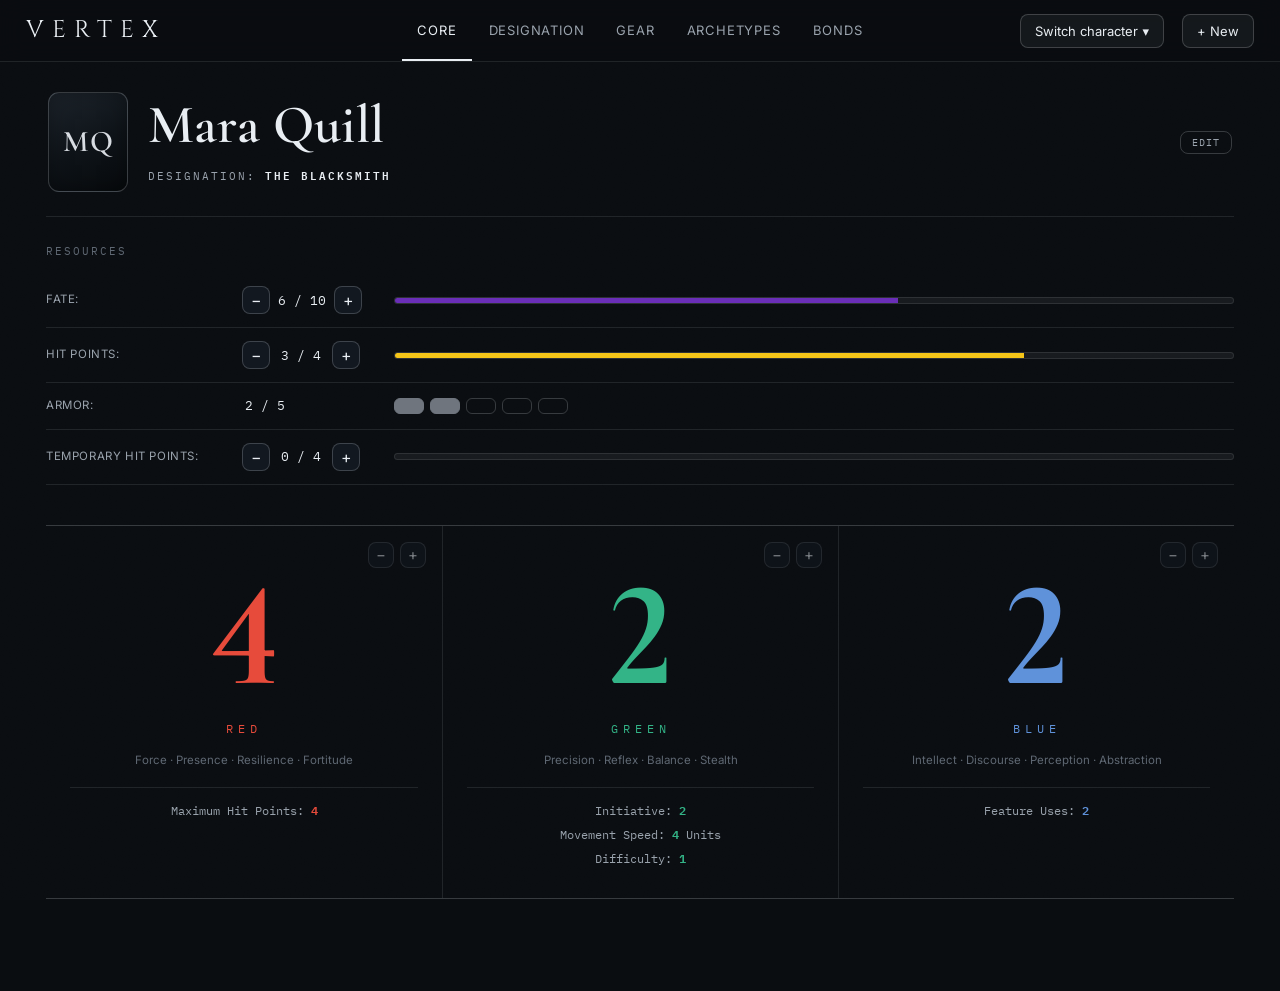
==== index.html @ 1c6b230b "Add Vertex favicon + social-share assets and wire into <head> On-brand Cold Archive assets generated" ====
<!DOCTYPE html>
<html lang="en">
<head>
<meta charset="UTF-8" />
<meta name="viewport" content="width=device-width, initial-scale=1.0" />
<title>Vertex</title>
<meta name="description" content="Vertex — a tabletop RPG about who you are, who you are becoming, and what it costs to complete that transformation." />
<meta name="theme-color" content="#0a0d11" />

<!-- Favicons / app icons (relative paths: correct under the /vertex/ Pages subpath) -->
<link rel="icon" type="image/png" sizes="32x32" href="assets/favicon-32x32.png" />
<link rel="icon" type="image/png" sizes="16x16" href="assets/favicon-16x16.png" />
<link rel="icon" type="image/png" sizes="96x96" href="assets/favicon-96x96.png" />
<link rel="icon" href="assets/favicon.ico" sizes="any" />
<link rel="apple-touch-icon" sizes="180x180" href="assets/apple-touch-icon.png" />
<link rel="manifest" href="assets/site.webmanifest" />

<!-- Open Graph / social preview (absolute URLs: required by social scrapers) -->
<meta property="og:type" content="website" />
<meta property="og:site_name" content="Vertex" />
<meta property="og:title" content="Vertex" />
<meta property="og:description" content="Who you are. Who you are becoming. What it costs." />
<meta property="og:url" content="https://ultimondo.github.io/vertex/" />
<meta property="og:image" content="https://ultimondo.github.io/vertex/assets/og-image.png" />
<meta property="og:image:width" content="1200" />
<meta property="og:image:height" content="630" />
<meta name="twitter:card" content="summary_large_image" />
<meta name="twitter:title" content="Vertex" />
<meta name="twitter:description" content="Who you are. Who you are becoming. What it costs." />
<meta name="twitter:image" content="https://ultimondo.github.io/vertex/assets/twitter-image.png" />

<link rel="preconnect" href="https://fonts.googleapis.com">
<link rel="preconnect" href="https://fonts.gstatic.com" crossorigin>
<link href="https://fonts.googleapis.com/css2?family=Cinzel:wght@500;600;700&family=Cormorant+Garamond:ital,wght@0,400;0,500;0,600;0,700;1,400;1,500;1,600&family=IBM+Plex+Mono:wght@400;500;600&family=Inter:wght@400;500;600;700&display=swap" rel="stylesheet">
<link rel="stylesheet" href="styles/app.css">
</head>
<body>

  <!-- ============ title bar + tabs ============ -->
  <div class="topbar">
    <div class="brand">VERTEX</div>
    <nav class="tabs" id="tabs">
      <button class="active" data-tab="core" onclick="Vertex.app.setTab('core',this)">Core</button>
      <button data-tab="designation" onclick="Vertex.app.setTab('designation',this)">Designation</button>
      <button data-tab="gear" onclick="Vertex.app.setTab('gear',this)">Gear</button>
      <button data-tab="archetypes" onclick="Vertex.app.setTab('archetypes',this)">Archetypes</button>
      <button data-tab="bonds" onclick="Vertex.app.setTab('bonds',this)">Bonds</button>
    </nav>
    <div class="topctrl">
      <div class="switchwrap">
        <button class="btn" onclick="Vertex.app.toggleMenu(event)">Switch character ▾</button>
        <div class="menu" id="menu"></div>
      </div>
      <button class="btn" onclick="Vertex.create.open()">+ New</button>
    </div>
  </div>

  <!-- ============ page ============ -->
  <div class="page">
    <header class="idband">
      <div class="portrait" id="portrait" onclick="Vertex.app.choosePortrait()" title="Click to set the character image"></div>
      <div class="idtext">
        <h1 id="idName" contenteditable="true" spellcheck="false"
            onkeydown="if(event.key==='Enter'){event.preventDefault();this.blur();}"
            onblur="Vertex.app.editName(this.textContent)">Mara Quill</h1>
        <div class="desig">Designation: <b id="idDesig">the Blacksmith</b></div>
      </div>
      <button class="editbtn" style="margin-left:auto" onclick="Vertex.app.editSection('identity')" title="Edit identity">Edit</button>
    </header>

    <input type="file" id="portraitInput" accept="image/*" hidden onchange="Vertex.app.onPortraitFile(this.files[0])">
    <input type="file" id="importInput" accept="application/json,.json" hidden onchange="Vertex.app.onImportFile(this.files[0])">

    <main>
      <section class="tabpanel active" id="tab-core"></section>
      <section class="tabpanel" id="tab-archetypes"></section>
      <section class="tabpanel" id="tab-bonds"></section>
      <section class="tabpanel" id="tab-designation"></section>
      <section class="tabpanel" id="tab-gear"></section>
      <!-- Cast tab removed from the UI (2026-06-21); its engine + render code
           are preserved (Vertex.render.cast/castResult, Vertex.app.doCast,
           Vertex.dice) for reuse elsewhere. -->
    </main>
  </div>

  <div class="toast" id="toast"></div>
  <div id="overlay"></div>

  <!-- ============ Google APIs (for "Load from Drive"; async, order-independent) ============ -->
  <script src="https://apis.google.com/js/api.js" async defer></script>
  <script src="https://accounts.google.com/gsi/client" async defer></script>

  <!-- ============ scripts (classic, ordered; no build step) ============ -->
  <script src="data/seed.js"></script>
  <script src="src/dice.js"></script>
  <script src="src/model.js"></script>
  <script src="src/storage.js"></script>
  <script src="src/render.js"></script>
  <script src="src/create.js"></script>
  <script src="src/app.js"></script>
  <script src="src/drive.js"></script>
</body>
</html>
---- styles/app.css ----
/* =======================================================================
   VERTEX — app stylesheet
   COLD ARCHIVE direction (2026-06-22). Cool graphite canvas, off-white text,
   the three Core Stats rendered as a monument of oversized serif numerals.
     • PALETTE: cool near-black base + cool off-white. Color is reserved for
       the three Core Stats (red/green/blue) and the resource meters
       (Fate/HP/Armor/Temp HP). A small STATUS PALETTE (green = active/affirm,
       red = severed/yielded/danger) is a documented exception so a character's
       consequences stay legible. No glows, no chromatic aberration, no washes.
     • TYPE: serif (Cormorant) display/names/prose, sans (Inter) UI, mono
       (IBM Plex) the DATA layer (numbers, derived values, counts, meta).
     • LAYOUT: persistent identity header (portrait thumb + name + designation),
       full-width content below. The Core tab is the statement page (Monument).
     • SYSTEM: one radius scale (--r-lg/--r/--r-sm/--r-xs/--r-pill); flat solid
       surfaces carried by 1px lines + space.
   Token NAMES are stable (--ink, --bone, --line, ...); only their values change,
   so swapping the whole palette is a one-block edit.
   ======================================================================= */
:root{
  /* base / chrome — Cold Archive cool graphite */
  --ink:    #0a0d11;   /* page background — cool near-black */
  --ink-2:  #0e1318;   /* panels */
  --ink-3:  #141a21;   /* placeholders / insets */
  --card:   #121820;   /* cards */
  --bone:   #e9eef3;   /* primary text — cool off-white */
  --dim:    #9aa3ad;   /* secondary text */
  --faint:  #5f6873;   /* labels / tertiary */
  --line:   rgba(233,238,243,.10);
  --line-2: rgba(233,238,243,.20);

  /* neutral focus-ring (kept under the legacy name so stray refs stay valid) */
  --purple:      #ffffff;
  --purple-deep: #141a21;

  /* Core Stats — semantic only */
  --red:   #e74b3b;
  --green: #33b487;
  --blue:  #5f92da;

  /* Resource meters on the Core tab */
  --fate:  #6a2eb8;   /* Fate — deep purple */
  --gold:  #f5c518;   /* HP — vibrant stark gold */
  --steel: #6f757e;   /* Armor — darker gray */
  --temp:  #ffffff;   /* Temp HP — pure white */

  /* Feature-type indicators — neutral monochrome */
  --feat-major:   #e9eef3;
  --feat-minor:   #7e8893;
  --feat-passive: #475059;

  /* type */
  --serif: "Cormorant Garamond", Georgia, serif;
  --sans:  "Inter", system-ui, -apple-system, "Segoe UI", sans-serif;
  --mono:  "IBM Plex Mono", ui-monospace, "SF Mono", "Cascadia Mono", monospace;

  /* one radius scale (documented) */
  --r-lg:   14px;  /* large containers: panels, modals */
  --r:      11px;  /* mid cards: archetype / bond / feature / item / portrait */
  --r-sm:    8px;  /* controls: buttons, inputs, steppers, menu rows */
  --r-xs:    6px;  /* micro: use-boxes, armor pips, meters, dice */
  --r-pill: 999px; /* tags / chips / meter tracks */
}
*{ box-sizing:border-box; }
html,body{ height:100%; }
body{
  margin:0; color:var(--bone); font-family:var(--sans); font-size:15px; line-height:1.55; -webkit-font-smoothing:antialiased;
  background:var(--ink);   /* flat cool graphite */
}
/* Neutral, near-invisible film grain (desaturated, no colored glows). */
body::after{ content:""; position:fixed; inset:0; pointer-events:none; z-index:0; opacity:.045; mix-blend-mode:overlay;
  background-image:url("data:image/svg+xml;utf8,<svg xmlns='http://www.w3.org/2000/svg' width='200' height='200'><filter id='n'><feTurbulence type='fractalNoise' baseFrequency='0.85' numOctaves='2' stitchTiles='stitch'/><feColorMatrix type='saturate' values='0'/></filter><rect width='100%25' height='100%25' filter='url(%23n)'/></svg>"); }
h1,h2,h3{ font-family:var(--serif); font-weight:600; margin:0; }
button{ font-family:var(--sans); cursor:pointer; }
input, textarea{ font-family:inherit; }

/* ---------- title bar with tabs ---------- */
.topbar{ position:sticky; top:0; z-index:40; display:grid; grid-template-columns:1fr auto 1fr; align-items:center; gap:26px;
  padding:0 26px; height:62px; background:rgba(10,13,17,.82); backdrop-filter:blur(12px); border-bottom:1px solid var(--line); }
.brand{ position:relative; font-family:"Cinzel",serif; font-size:24px; letter-spacing:8px; color:var(--bone); flex:none; user-select:none; }
.tabs{ display:flex; gap:2px; height:100%; overflow-x:auto; justify-content:center; }
.tabs button{ background:transparent; border:0; border-bottom:2px solid transparent; color:var(--dim);
  font-size:13px; letter-spacing:.8px; text-transform:uppercase; padding:0 15px; height:100%; white-space:nowrap; transition:color .16s ease; }
.tabs button:hover{ color:var(--bone); }
.tabs button.active{ color:var(--bone); border-bottom-color:var(--bone); }
.topctrl{ display:flex; align-items:center; gap:18px; justify-self:end; }
.btn{ font-size:13px; color:var(--bone); background:rgba(233,238,243,.05); border:1px solid var(--line-2); padding:8px 14px; border-radius:var(--r-sm); flex:none; transition:border-color .16s ease, color .16s ease; }
.btn:hover{ border-color:var(--bone); }
.switchwrap{ position:relative; flex:none; }
.menu{ position:absolute; right:0; top:46px; min-width:268px; background:var(--ink-2); border:1px solid var(--line-2); border-radius:var(--r-lg); padding:7px; display:none; box-shadow:0 26px 70px -22px #000; }
.menu.open{ display:block; }
.menu .mlabel{ font-family:var(--mono); font-size:10px; letter-spacing:1.4px; text-transform:uppercase; color:var(--faint); padding:6px 10px 4px; }
.menu .mi{ display:flex; gap:12px; align-items:center; padding:9px 10px; border-radius:var(--r-sm); cursor:pointer; }
.menu .mi:hover{ background:var(--card); }
.menu .mi.cur{ outline:1px solid var(--line-2); }
.menu .mi .who{ flex:1; }
.menu .mi .nm{ font-family:var(--serif); font-size:19px; line-height:1.05; }
.menu .mi .ds{ font-family:var(--mono); font-size:10px; letter-spacing:1px; text-transform:uppercase; color:var(--dim); }
.menu .mi .del{ opacity:0; color:var(--faint); border:0; background:transparent; font-size:15px; }
.menu .mi:hover .del{ opacity:1; }
.menu .mi .del:hover{ color:var(--red); }       /* status palette: red = danger */
.menu .mfoot{ display:flex; gap:6px; flex-wrap:wrap; padding:7px 6px 4px; margin-top:5px; border-top:1px solid var(--line); }
.menu .mfoot button{ flex:1; font-size:12px; color:var(--dim); background:transparent; border:1px solid var(--line); border-radius:var(--r-sm); padding:8px; }
.menu .mfoot button:hover{ color:var(--bone); border-color:var(--line-2); }
.av{ width:36px; height:44px; border-radius:var(--r-sm); flex:none; display:flex; align-items:center; justify-content:center; overflow:hidden;
     font-family:var(--serif); font-size:16px; color:rgba(233,238,243,.92);
     background:linear-gradient(155deg,#1d242c,#0e1318 55%,#070a0d); box-shadow:inset 0 1px 0 rgba(233,238,243,.10); }
.av img{ width:100%; height:100%; object-fit:cover; }

/* ---------- page container ---------- */
.page{ max-width:1240px; margin:0 auto; padding:0 26px 92px; position:relative; z-index:2; }

/* persistent identity header: portrait thumb + name (one line) + designation */
.idband{ display:flex; align-items:center; gap:20px; padding:30px 2px 24px; border-bottom:1px solid var(--line); }
.idtext{ min-width:0; }
.idband h1{ font-family:var(--serif); font-weight:600; font-size:54px; line-height:1; letter-spacing:.2px; }
.idband h1[contenteditable]{ outline:none; border-bottom:1px dashed transparent; cursor:text; display:inline-block; }
.idband h1[contenteditable]:hover{ border-bottom-color:var(--line-2); }
.idband h1[contenteditable]:focus{ border-bottom-color:var(--purple); }
.idband .desig{ font-family:var(--mono); font-size:11px; letter-spacing:2px; text-transform:uppercase; color:var(--dim); margin-top:13px; }
.idband .desig b{ color:var(--bone); font-weight:600; }

.portrait{ width:80px; height:100px; flex:none; border-radius:var(--r); border:1px solid var(--line-2); overflow:hidden; position:relative; cursor:pointer;
  display:flex; align-items:center; justify-content:center;
  background:linear-gradient(155deg,#1d242c 0%,#0e1318 55%,#070a0d 100%); transition:border-color .16s ease; }
.portrait:hover{ border-color:var(--bone); }
.portrait.hasart{ background:#05080b; }
.portrait::after{ content:""; position:absolute; inset:0; box-shadow:inset 0 0 30px -10px rgba(0,0,0,.6); }
.portrait img{ position:absolute; inset:0; width:100%; height:100%; object-fit:cover; filter:grayscale(.2) contrast(1.03); }
.portrait .initials{ position:relative; z-index:1; font-family:var(--serif); font-weight:600; font-size:30px; color:rgba(233,238,243,.92); letter-spacing:1px; }

.tabpanel{ display:none; } .tabpanel.active{ display:block; animation:fade .26s ease; }
@keyframes fade{ from{opacity:0; transform:translateY(6px)} to{opacity:1; transform:none} }
@media (prefers-reduced-motion: reduce){ .tabpanel.active{ animation:none; } }

.panel{ background:var(--ink-2); border:1px solid var(--line); border-radius:var(--r-lg); padding:26px 28px; margin-bottom:24px; }
.panel > .head{ display:flex; align-items:baseline; justify-content:space-between; margin:-2px 0 20px; gap:12px; }
.panel h2{ font-size:27px; letter-spacing:.3px; }
.panel .sub{ font-family:var(--mono); font-size:10.5px; letter-spacing:1.4px; text-transform:uppercase; color:var(--faint); }
.empty{ color:var(--faint); font-style:italic; font-family:var(--serif); font-size:17px; padding:6px 2px; }

/* ---------- Core: the Monument (oversized stat numerals) ---------- */
.monnum{ display:grid; grid-template-columns:repeat(3,1fr); border-top:1px solid var(--line-2); border-bottom:1px solid var(--line-2); margin-top:40px; }
.mn{ position:relative; padding:34px 24px 30px; border-left:1px solid var(--line); text-align:center; }
.mn:first-child{ border-left:0; }
/* lining + tabular figures so numerals sit on the baseline (no old-style descender clipping the label) */
.mn .big{ font-family:var(--serif); font-weight:700; font-size:150px; line-height:1; font-variant-numeric:lining-nums tabular-nums; font-feature-settings:"lnum" 1, "tnum" 1; cursor:pointer; transition:opacity .14s ease; }
.mn .big:hover{ opacity:.82; }
.mn .lbl{ font-family:var(--mono); font-size:12px; letter-spacing:5px; text-transform:uppercase; margin-top:10px; }
.mn .dom{ font-size:11.5px; color:var(--faint); margin-top:14px; line-height:1.5; white-space:nowrap; }
.mn .der{ font-family:var(--mono); font-size:11.5px; color:var(--dim); margin-top:18px; padding-top:14px; border-top:1px solid var(--line); }
.mn .derline + .derline{ margin-top:6px; }   /* stacked vertically so nothing wraps */
.mn .der b{ color:var(--bone); font-weight:600; }
.mn.red .big,.mn.red .lbl{ color:var(--red); }
.mn.green .big,.mn.green .lbl{ color:var(--green); }
.mn.blue .big,.mn.blue .lbl{ color:var(--blue); }
.mn .der b.red{ color:var(--red);} .mn .der b.green{ color:var(--green);} .mn .der b.blue{ color:var(--blue);}
.mn .mnstep{ position:absolute; top:16px; right:16px; display:flex; gap:6px; z-index:2; opacity:.5; transition:opacity .15s ease; }
.mn:hover .mnstep{ opacity:1; }
.mn .mnstep button{ width:26px; height:26px; border-radius:var(--r-sm); border:1px solid var(--line-2); background:var(--card); color:var(--bone); font-size:15px; line-height:1; transition:border-color .14s ease; }
.mn .mnstep button:hover{ border-color:var(--bone); }
.statnote{ font-family:var(--mono); font-size:11px; letter-spacing:.2px; color:var(--faint); margin:16px 2px 0; }
.statnote.warn{ color:var(--bone); }

/* ---------- Core: resource meters (top of the tab — the most important state) ---------- */
.resblock{ margin-top:26px; }
.blabel{ font-family:var(--mono); font-size:10.5px; letter-spacing:2px; text-transform:uppercase; color:var(--faint); margin-bottom:14px; }
.resgrid{ display:grid; grid-template-columns:1fr; }   /* full width, matching the stats + header */
.meter{ display:grid; grid-template-columns:184px 140px 1fr; align-items:center; gap:12px; padding:13px 0; border-bottom:1px solid var(--line); }
.meter .mk{ font-size:11.5px; letter-spacing:.6px; text-transform:uppercase; color:var(--dim); }
.stepper{ display:flex; align-items:center; gap:8px; }
.stepper button{ width:28px; height:28px; border-radius:var(--r-sm); border:1px solid var(--line-2); background:var(--card); color:var(--bone); font-size:16px; line-height:1; transition:border-color .14s ease; }
.stepper button:hover{ border-color:var(--bone); }
.stepper .mv, .meter .mv{ min-width:46px; text-align:center; font-family:var(--mono); font-variant-numeric:tabular-nums; font-size:12.5px; }
.track{ height:7px; border-radius:var(--r-pill); background:rgba(233,238,243,.06); border:1px solid var(--line); overflow:hidden; }
.track > i{ display:block; height:100%; transition:width .18s ease; }
.meter.fate .track > i{ background:var(--fate); }
.meter.hp   .track > i{ background:var(--gold); }
.meter.temp .track > i{ background:var(--temp); }
.pips{ display:flex; gap:6px; }
.pips .p{ flex:1; max-width:30px; height:16px; border-radius:var(--r-xs); border:1px solid var(--line-2); cursor:pointer; transition:background .14s ease; }
.pips .p.on{ background:var(--steel); border-color:var(--steel); }

/* ---------- archetypes (Index grid) ---------- */
.ix-grid{ display:grid; grid-template-columns:1fr 1fr; gap:12px; }
@media (max-width:820px){ .ix-grid{ grid-template-columns:1fr; } }
.ix-arc{ border:1px solid var(--line); border-left:3px solid var(--line-2); border-radius:var(--r); padding:16px 18px; background:var(--card); }
.ix-arc.red{ border-left-color:var(--red);} .ix-arc.green{ border-left-color:var(--green);} .ix-arc.blue{ border-left-color:var(--blue);}
.ix-arc.silent, .ix-arc.retired{ opacity:.5; } .ix-arc.retired .nm{ text-decoration:line-through; }
.ix-arc .a1{ display:flex; align-items:baseline; justify-content:space-between; gap:10px; }
.ix-arc .nm{ font-family:var(--serif); font-size:23px; font-weight:600; }
.ix-arc .tl{ font-family:var(--serif); font-style:italic; font-size:16px; color:var(--dim); margin:4px 0 14px; }
.ix-arc .drow{ display:flex; align-items:center; justify-content:space-between; gap:10px; }
.ix-arc .notch{ display:flex; gap:5px; }
.ix-arc .notch i{ width:12px; height:12px; border-radius:50%; border:1px solid var(--line-2); cursor:pointer; transition:background .14s ease; }
.ix-arc .notch i.on{ background:var(--dim); border-color:var(--dim); }
.ix-arc.faltering .notch i.on{ background:var(--bone); border-color:var(--bone); }
.ix-arc .dnote{ font-family:var(--mono); font-size:10px; letter-spacing:1px; text-transform:uppercase; color:var(--faint); }

/* ---------- bonds (Index cards) ---------- */
.ix-bond{ border:1px solid var(--line); border-radius:var(--r); padding:16px 18px; margin-bottom:12px; background:var(--card); }
.ix-bond.hold{ border-left:3px solid var(--bone); }                   /* status palette: white = held */
.ix-bond.yielded{ border-left-color:var(--red); opacity:.78; }       /* status palette: red = yielded */
.ix-bond.severed{ border-left:3px solid var(--red); }                /* status palette: red = severed */
.ix-bond .to{ font-family:var(--mono); font-size:10px; letter-spacing:1px; text-transform:uppercase; color:var(--faint); margin-bottom:5px; }
.ix-bond .line{ font-family:var(--serif); font-size:20px; line-height:1.3; }
.ix-bond.severed .line{ color:var(--red); font-style:italic; }
.ix-bond.yielded .line{ text-decoration:line-through; color:var(--faint); }
.ix-bond .old{ display:block; text-decoration:line-through; color:var(--faint); font-style:italic; font-size:16px; }
.ix-bond .new{ display:block; margin-top:3px; }
.ix-bond .meta{ font-family:var(--mono); font-size:10px; letter-spacing:1px; text-transform:uppercase; color:var(--dim); margin-top:9px; display:flex; gap:16px; flex-wrap:wrap; }
.ix-bond .meta b{ color:var(--bone); }
.owed{ color:var(--red); }

/* ---------- shared editorial bits (Designation / Archetypes / Gear / Bonds) ---------- */
.tablead{ display:flex; align-items:baseline; justify-content:space-between; gap:12px; font-family:var(--mono); font-size:10.5px; letter-spacing:2px; text-transform:uppercase; color:var(--faint); padding:24px 2px 12px; margin-bottom:16px; border-bottom:1px solid var(--line); }
.editbtn{ font-family:var(--mono); font-size:10px; letter-spacing:1px; text-transform:uppercase; color:var(--dim); background:transparent; border:1px solid var(--line-2); border-radius:var(--r-sm); padding:4px 11px; flex:none; transition:border-color .14s ease, color .14s ease; }
.editbtn:hover{ color:var(--bone); border-color:var(--bone); }

/* assistive action buttons (Tethers / Holds / Crossing) */
.acts{ display:flex; gap:6px; flex-wrap:wrap; margin-top:12px; }
.acts button, .cross-acts button{ font-family:var(--mono); font-size:10px; letter-spacing:.5px; text-transform:uppercase; color:var(--dim); background:transparent; border:1px solid var(--line-2); border-radius:var(--r-sm); padding:5px 10px; transition:border-color .14s ease, color .14s ease; }
.acts button:hover, .cross-acts button:hover{ color:var(--bone); border-color:var(--bone); }
.tabactions{ margin-top:18px; }
.driftadd{ font-family:var(--mono); font-size:12px; line-height:1; color:var(--dim); background:transparent; border:1px solid var(--line-2); border-radius:var(--r-xs); width:18px; height:18px; padding:0; margin-left:6px; transition:border-color .14s ease, color .14s ease; }
.driftadd:hover{ color:var(--bone); border-color:var(--bone); }

/* the Crossing modal */
.cross{ width:min(560px,94vw); max-height:88vh; overflow:auto; background:var(--ink-2); border:1px solid var(--line-2); border-radius:var(--r-lg); box-shadow:0 40px 120px -30px #000; }
.cross-head{ padding:22px 24px 14px; border-bottom:1px solid var(--line); }
.cross-head h3{ font-size:24px; }
.cross-head p{ color:var(--dim); font-size:12.5px; line-height:1.55; margin:8px 0 0; } .cross-head p b{ color:var(--bone); }
.cross-body{ padding:6px 24px; }
.cross-row{ display:flex; align-items:flex-start; justify-content:space-between; gap:16px; padding:14px 0; border-bottom:1px solid var(--line); }
.cross-row:last-child{ border-bottom:0; }
.cross-row .nm{ font-family:var(--serif); font-size:20px; font-weight:600; }
.cross-tl{ font-family:var(--serif); font-style:italic; color:var(--dim); font-size:14px; margin-top:3px; max-width:30ch; }
.cross-acts{ display:flex; gap:6px; flex-wrap:wrap; justify-content:flex-end; flex:none; }
.cross-foot{ display:flex; align-items:center; justify-content:space-between; gap:10px; padding:16px 24px; border-top:1px solid var(--line); }
.statchip{ font-family:var(--mono); font-size:10px; letter-spacing:.8px; text-transform:uppercase; padding:4px 11px; border-radius:var(--r-pill); border:1px solid var(--line-2); color:var(--dim); white-space:nowrap; }
.statchip.red{ color:var(--red); border-color:rgba(231,75,59,.5);} .statchip.green{ color:var(--green); border-color:rgba(51,180,135,.5);} .statchip.blue{ color:var(--blue); border-color:rgba(95,146,218,.5);}
.st{ font-family:var(--mono); font-size:10px; letter-spacing:1.4px; text-transform:uppercase; }
.st.active{ color:var(--green);} .st.faltering{ color:var(--bone);} .st.silent{ color:var(--dim);} .st.retired{ color:var(--dim);}

/* ---------- designation (Ledger) ---------- */
.ld-hero{ padding:24px 2px 24px; border-bottom:1px solid var(--line-2); margin-bottom:4px; }
.ld-herotop{ display:flex; align-items:center; justify-content:space-between; gap:12px; }
.ld-eyebrow{ font-family:var(--mono); font-size:11px; letter-spacing:2px; text-transform:uppercase; color:var(--faint); }
.ld-bigname{ font-family:var(--serif); font-weight:700; font-size:64px; line-height:1; letter-spacing:.4px; margin-top:6px; }
.ld-htag{ font-family:var(--serif); font-style:italic; font-size:22px; color:var(--dim); margin-top:10px; }
.ld-hdesc{ font-family:var(--mono); font-size:11px; letter-spacing:2px; text-transform:uppercase; color:var(--faint); margin-top:12px; }
.ld-row{ padding:24px 0; border-bottom:1px solid var(--line); }
.ld-row:last-child{ border-bottom:0; }
.ld-row .top{ display:flex; align-items:baseline; justify-content:space-between; gap:16px; flex-wrap:wrap; }
.ld-kicker{ font-family:var(--mono); font-size:10px; letter-spacing:2px; text-transform:uppercase; color:var(--faint); margin-bottom:6px; }
.ld-kicker.major{ color:var(--feat-major);} .ld-kicker.minor{ color:var(--feat-minor);} .ld-kicker.passive{ color:var(--feat-passive);}
.ld-name{ font-family:var(--serif); font-size:30px; font-weight:600; }
.ld-body{ color:var(--dim); font-size:14px; line-height:1.65; margin-top:10px; max-width:80ch; }
.ld-body b{ color:var(--bone); font-weight:600; }
.uses{ display:flex; align-items:center; gap:9px; flex-wrap:wrap; }
.uses .ulbl{ font-family:var(--mono); font-size:10px; letter-spacing:1px; text-transform:uppercase; color:var(--faint); }
.ubox{ width:20px; height:20px; border-radius:var(--r-xs); border:1px solid var(--line-2); cursor:pointer; display:flex; align-items:center; justify-content:center; transition:background .14s ease; }
.ubox.on{ background:var(--bone); border-color:var(--bone); }
.ubox.on::after{ content:""; width:8px; height:8px; border-radius:2px; background:var(--ink); }
.ureset{ font-family:var(--mono); font-size:10.5px; color:var(--dim); background:transparent; border:1px solid var(--line); border-radius:var(--r-sm); padding:5px 10px; }
.ureset:hover{ color:var(--bone); border-color:var(--bone); }
.always{ font-family:var(--mono); font-size:10px; letter-spacing:1px; text-transform:uppercase; color:var(--dim); }
.uses .ulbl .blue, .wz .blue{ color:var(--blue); font-weight:600; }

/* ---------- gear (Index bento) ---------- */
.ix-bento{ display:grid; grid-template-columns:repeat(3,1fr); gap:12px; }
@media (max-width:820px){ .ix-bento{ grid-template-columns:1fr; } }
.ix-card{ border:1px solid var(--line); border-radius:var(--r); padding:18px; background:var(--card); display:flex; flex-direction:column; gap:8px; }
.ix-card .imeta{ font-family:var(--mono); font-size:9.5px; letter-spacing:1px; text-transform:uppercase; color:var(--faint); }
.ix-card .iname{ font-family:var(--serif); font-size:21px; font-weight:600; line-height:1.1; }
.ix-card .iflav{ font-family:var(--serif); font-style:italic; font-size:14.5px; color:var(--dim); }

/* ---------- cast (engine preserved; tab not currently surfaced) ---------- */
.legend{ list-style:none; margin:0 0 18px; padding:0; }
.legend li{ padding:7px 0; font-size:16px; color:var(--bone); border-bottom:1px solid var(--line); font-family:var(--serif); }
.legend li:last-child{ border-bottom:0; } .legend b{ color:var(--bone); }
.castmode{ display:flex; gap:0; margin-bottom:14px; border:1px solid var(--line-2); border-radius:var(--r-sm); overflow:hidden; width:max-content; }
.castmode button{ background:transparent; border:0; color:var(--dim); font-size:12.5px; letter-spacing:.4px; padding:9px 16px; }
.castmode button + button{ border-left:1px solid var(--line-2); }
.castmode button.on{ background:var(--bone); color:var(--ink); border-color:var(--bone); }
.controls{ display:flex; gap:9px; flex-wrap:wrap; align-items:center; margin-bottom:16px; }
.castbtn{ font-size:13.5px; padding:11px 16px; border-radius:var(--r-sm); border:1px solid var(--line-2); background:var(--card); color:var(--bone); }
.castbtn:disabled{ opacity:.35; cursor:not-allowed; }
.castbtn.red:hover:not(:disabled){ border-color:var(--red); } .castbtn.green:hover:not(:disabled){ border-color:var(--green); } .castbtn.blue:hover:not(:disabled){ border-color:var(--blue); }
.castbtn.red.primary{ border-color:var(--red); color:var(--red); } .castbtn.green.primary{ border-color:var(--green); color:var(--green); } .castbtn.blue.primary{ border-color:var(--blue); color:var(--blue); }
/* Cast modal (former Cast tab, opened from a Core stat numeral) */
.cast{ position:relative; width:min(560px,94vw); max-height:90vh; overflow:auto; }
.cast .panel{ margin-bottom:0; }
.cast-x{ position:absolute; top:16px; right:18px; z-index:2; background:transparent; border:0; color:var(--faint); font-size:16px; line-height:1; }
.cast-x:hover{ color:var(--bone); }
.diff{ margin-left:auto; font-family:var(--mono); font-size:12px; color:var(--dim); }
.diff select{ background:var(--card); color:var(--bone); border:1px solid var(--line-2); border-radius:var(--r-sm); padding:6px 9px; font-family:var(--mono); }
.rollgroup{ margin-top:6px; }
.rollgroup .glabel{ font-family:var(--mono); font-size:10.5px; letter-spacing:1px; text-transform:uppercase; color:var(--faint); margin:10px 0 6px; }
.rollgroup.dim{ opacity:.4; }
.dice{ display:flex; gap:10px; flex-wrap:wrap; min-height:52px; align-items:center; }
.die{ width:48px; height:48px; border-radius:var(--r-sm); display:flex; align-items:center; justify-content:center; font-family:var(--serif); font-size:26px; font-weight:600; background:var(--card); border:1px solid var(--line-2); position:relative; }
.die.hit{ border-color:var(--green); color:var(--green); } .die.six{ border-color:var(--bone); color:var(--bone); } .die.one{ border-color:var(--red); color:var(--red); }
.die.bonus{ opacity:.7; } .die.bonus::after{ content:"+"; position:absolute; top:2px; right:5px; font-size:11px; color:var(--faint); }
.verdict{ margin-top:16px; font-family:var(--serif); font-size:24px; min-height:32px; }
.verdict .win{ color:var(--bone); } .verdict .down{ color:var(--red); } .verdict .ok{ color:var(--green); } .verdict .no{ color:var(--dim); }
.verdict small{ display:block; font-family:var(--mono); font-size:11px; color:var(--faint); margin-top:4px; }

.badge-mock{ position:fixed; bottom:14px; right:16px; font-family:var(--mono); font-size:10.5px; letter-spacing:1px; text-transform:uppercase; color:var(--faint); background:rgba(10,13,17,.85); border:1px solid var(--line); padding:6px 12px; border-radius:var(--r-pill); z-index:50; }
.toast{ position:fixed; bottom:16px; left:50%; transform:translateX(-50%) translateY(20px); background:var(--ink-2); border:1px solid var(--line-2); color:var(--bone);
  padding:10px 18px; border-radius:var(--r-sm); z-index:60; opacity:0; transition:.25s; font-size:13px; box-shadow:0 20px 50px -20px #000; pointer-events:none; }
.toast.show{ opacity:1; transform:translateX(-50%) translateY(0); }

/* ================== Google Drive: disclosure + auto-sync ================== */
.drive-modal{ position:fixed; inset:0; z-index:130; display:flex; align-items:center; justify-content:center; padding:24px;
  background:rgba(6,9,13,.74); backdrop-filter:blur(7px); animation:fade .2s ease; }
.drive-card{ width:min(440px,94vw); padding:26px 26px 22px; border-radius:var(--r-lg); background:var(--ink-2);
  border:1px solid var(--line-2); box-shadow:0 40px 120px -30px #000; }
.drive-card h3{ font-size:24px; margin-bottom:12px; }
.drive-card p{ color:var(--dim); font-size:13.5px; margin:0 0 11px; }
.drive-card p b{ color:var(--bone); }
.drive-card .drow{ display:flex; gap:10px; margin-top:18px; }
.drive-card .drow button{ flex:1; padding:11px; border-radius:var(--r-sm); font-size:13px; }
.drive-card .ok{ background:var(--bone); border:1px solid var(--bone); color:var(--ink); font-weight:600; }
.drive-card .ok:hover{ filter:brightness(1.08); }
.drive-card .no{ background:transparent; border:1px solid var(--line-2); color:var(--dim); }
.drive-card .no:hover{ color:var(--bone); border-color:var(--bone); }

.menu .syncrow{ display:flex; align-items:center; justify-content:space-between; gap:10px;
  padding:9px 10px 4px; margin-top:3px; border-top:1px solid var(--line); }
.menu .syncrow .lab{ font-size:12px; color:var(--dim); line-height:1.25; }
.menu .syncrow .lab em{ display:block; font-family:var(--mono); font-style:normal; font-size:10px; letter-spacing:.3px; color:var(--faint); }
.menu .syncrow .tg{ flex:none; font-family:var(--mono); font-size:10.5px; color:var(--dim); background:transparent;
  border:1px solid var(--line-2); border-radius:var(--r-pill); padding:5px 14px; }
.menu .syncrow .tg:hover{ color:var(--bone); }
.menu .syncrow .tg.on{ color:var(--ink); background:var(--bone); border-color:var(--bone); font-weight:600; }
.menu .syncrow .tg.on:hover{ color:var(--ink); filter:brightness(.85); }

/* ======================= creation wizard ======================= */
#overlay:empty{ display:none; }
#overlay{ position:fixed; inset:0; z-index:100; display:flex; align-items:center; justify-content:center; padding:24px;
  background:rgba(6,9,13,.72); backdrop-filter:blur(7px); animation:fade .2s ease; }
.wz{ display:grid; grid-template-columns:228px 1fr; grid-template-rows:minmax(0,1fr); width:min(900px,96vw); max-height:90vh; overflow:hidden;
  background:var(--ink-2); border:1px solid var(--line-2); border-radius:var(--r-lg); box-shadow:0 40px 120px -30px #000; }

.wz-rail{ background:rgba(0,0,0,.35); border-right:1px solid var(--line); padding:22px 16px; display:flex; flex-direction:column; gap:4px; min-height:0; overflow-y:auto; }
.wz-brand{ font-family:var(--mono); font-size:11px; letter-spacing:2px; text-transform:uppercase; color:var(--faint); margin-bottom:14px; }
.wzstep{ display:flex; align-items:center; gap:11px; background:transparent; border:0; text-align:left; padding:9px 10px; border-radius:var(--r-sm); color:var(--dim); font-size:13.5px; }
.wzstep .dot{ width:11px; height:11px; border-radius:50%; border:1px solid var(--line-2); flex:none; }
.wzstep .lbl em{ font-family:var(--mono); font-style:normal; font-size:9.5px; letter-spacing:.5px; text-transform:uppercase; color:var(--faint); }
.wzstep:hover{ color:var(--bone); }
.wzstep.cur{ color:var(--bone); background:var(--card); }
.wzstep.cur .dot{ background:var(--bone); border-color:var(--bone); }
.wzstep.done .dot{ background:var(--dim); border-color:var(--dim); }
.wz-cancel{ margin-top:auto; background:transparent; border:1px solid var(--line); color:var(--dim); border-radius:var(--r-sm); padding:9px; font-size:12.5px; }
.wz-cancel:hover{ color:var(--bone); border-color:var(--line-2); }

.wz-main{ display:flex; flex-direction:column; min-width:0; min-height:0; }
.wz-head{ padding:22px 28px 14px; border-bottom:1px solid var(--line); }
.wz-head h2{ font-size:30px; }
.wz-hint{ font-family:var(--mono); font-size:10.5px; letter-spacing:1.6px; text-transform:uppercase; color:var(--faint); }
.wz-body{ padding:20px 28px; overflow-y:auto; flex:1 1 auto; min-height:0; }
.wz-foot{ display:flex; align-items:center; gap:14px; padding:16px 28px; border-top:1px solid var(--line); }
.wz-count{ flex:1; text-align:center; font-family:var(--mono); font-size:10.5px; letter-spacing:1px; text-transform:uppercase; color:var(--faint); }
.wz-ghost{ background:transparent; border:1px solid var(--line-2); color:var(--dim); border-radius:var(--r-sm); padding:10px 16px; font-size:13px; }
.wz-ghost:hover:not(:disabled){ color:var(--bone); border-color:var(--bone); } .wz-ghost:disabled{ opacity:.3; cursor:default; }
.wz-go{ background:var(--bone); border:1px solid var(--bone); color:var(--ink); border-radius:var(--r-sm); padding:10px 20px; font-size:13.5px; }
.wz-go:hover{ background:transparent; color:var(--bone); }

.wz-prose{ font-family:var(--serif); font-size:18px; color:var(--dim); margin:0 0 18px; line-height:1.5; }
.wz-prose b{ color:var(--bone); font-weight:600; }
.wz-sub{ font-family:var(--serif); font-size:21px; margin:22px 0 12px; padding-top:14px; border-top:1px solid var(--line); }
.wz-sub em{ font-family:var(--mono); font-style:normal; font-size:10.5px; letter-spacing:1px; text-transform:uppercase; color:var(--faint); }
.wz-field{ display:block; margin-bottom:14px; }
.wz-lbl{ display:block; font-size:11.5px; letter-spacing:.8px; text-transform:uppercase; color:var(--dim); margin-bottom:6px; }
.wz-lbl em{ font-style:normal; color:var(--faint); text-transform:none; letter-spacing:0; }
.wz input, .wz textarea, .wz select{ width:100%; background:var(--ink); color:var(--bone); border:1px solid var(--line-2); border-radius:var(--r-sm); padding:10px 12px; font-size:14.5px; }
.wz textarea{ resize:vertical; line-height:1.5; font-family:var(--serif); font-size:16px; }
.wz input:focus, .wz textarea:focus, .wz select:focus{ outline:none; border-color:var(--purple); }
.wz-row{ display:grid; grid-template-columns:1fr 1fr; gap:14px; }
.wz-card{ border:1px solid var(--line); border-radius:var(--r); padding:15px 16px; margin-bottom:14px; background:var(--card); }
.wz-card-h{ display:flex; align-items:center; justify-content:space-between; margin-bottom:10px; }
.ftype{ font-family:var(--mono); font-size:10px; letter-spacing:1.4px; text-transform:uppercase; color:var(--dim); }
.ftype.major{ color:var(--feat-major); } .ftype.minor{ color:var(--feat-minor); } .ftype.passive{ color:var(--feat-passive); }
.wz-x{ background:transparent; border:0; color:var(--faint); font-size:14px; } .wz-x:hover{ color:var(--red); }
.wz-mini{ font-size:11.5px; color:var(--faint); font-style:italic; margin:4px 0 0; }
.wz-none{ color:var(--faint); font-style:italic; font-family:var(--serif); font-size:16px; margin-bottom:10px; }
.wz-add{ width:100%; background:transparent; border:1px dashed var(--line-2); color:var(--dim); border-radius:var(--r-sm); padding:11px; font-size:13px; }
.wz-add:hover:not(:disabled){ color:var(--bone); border-color:var(--bone); } .wz-add:disabled{ opacity:.35; cursor:default; }
.wz-additem{ display:flex; gap:8px; }
.wz-additem .wz-add{ flex:1; }
.wz .ftype-sel{ width:auto; padding:5px 10px; font-family:var(--mono); font-size:11px; letter-spacing:.5px; text-transform:uppercase; }

.wz-pts{ display:flex; align-items:center; gap:12px; }
.wz-pts button{ width:30px; height:30px; border-radius:var(--r-sm); border:1px solid var(--line-2); background:var(--ink); color:var(--bone); font-size:17px; }
.wz-pts button:hover{ border-color:var(--bone); }
.wz-pts span{ min-width:18px; text-align:center; font-family:var(--mono); font-size:16px; font-variant-numeric:tabular-nums; }

.wz-alloc{ display:flex; align-items:center; justify-content:space-between; gap:12px; flex-wrap:wrap;
  border:1px solid var(--line-2); border-radius:var(--r-sm); padding:11px 14px; margin-bottom:16px; background:var(--ink); }
.wz-alloc-l{ font-size:12.5px; color:var(--dim); } .wz-alloc-l b{ color:var(--bone); }
.wz-alloc.wz-over{ border-color:var(--bone); } .wz-alloc.wz-over .wz-alloc-l{ color:var(--bone); }
.wz-chip{ font-family:var(--mono); font-size:10.5px; letter-spacing:.5px; padding:4px 10px; border-radius:var(--r-pill); border:1px solid var(--line-2); color:var(--dim); margin-left:6px; white-space:nowrap; }
.wz-chip b{ color:var(--bone); }
.wz-chip.red{ color:var(--red); border-color:rgba(231,75,59,.45); } .wz-chip.red b{ color:var(--red); }
.wz-chip.green{ color:var(--green); border-color:rgba(51,180,135,.45); } .wz-chip.green b{ color:var(--green); }
.wz-chip.blue{ color:var(--blue); border-color:rgba(95,146,218,.45); } .wz-chip.blue b{ color:var(--blue); }

.wz-img{ display:flex; gap:24px; align-items:flex-start; flex-wrap:wrap; }
.wz-img-frame{ width:200px; aspect-ratio:4/5; border-radius:var(--r-lg); border:1px solid var(--line-2); overflow:hidden; flex:none;
  display:flex; align-items:center; justify-content:center; background:linear-gradient(155deg,#1d242c,#0e1318 55%,#070a0d); }
.wz-img-frame.has{ background:#05080b; }
.wz-img-frame img{ width:100%; height:100%; object-fit:cover; }
.wz-initials{ font-family:var(--serif); font-size:64px; color:rgba(233,238,243,.92); }
.wz-img-ctrl{ flex:1; min-width:220px; display:flex; flex-direction:column; gap:10px; align-items:flex-start; }

.wz-review{ border:1px solid var(--line-2); border-radius:var(--r-lg); padding:20px 22px; background:var(--card); }
.wz-rv-name{ font-family:var(--serif); font-size:34px; font-weight:600; line-height:1.05; }
.wz-rv-ep{ font-family:var(--serif); font-style:italic; color:var(--faint); font-size:17px; margin-bottom:8px; }
.wz-rv{ display:flex; justify-content:space-between; gap:14px; padding:8px 0; border-bottom:1px solid var(--line); font-size:14px; color:var(--dim); }
.wz-rv b{ color:var(--bone); }
.wz-chips{ margin:14px 0 6px; }
.wz-rv-sec{ font-family:var(--serif); font-size:18px; margin:16px 0 8px; } .wz-rv-sec em{ font-family:var(--mono); font-style:normal; font-size:11px; color:var(--faint); }
.wz-rv-list{ margin:0; padding-left:18px; } .wz-rv-list li{ margin:5px 0; font-size:14px; }

@media (max-width:1040px){ .mn .dom{ white-space:normal; } }   /* below desktop, wrap instead of clipping */
@media (max-width:880px){
  .idband h1{ font-size:42px; }
  .mn .big{ font-size:120px; }
}
@media (max-width:680px){
  .monnum{ grid-template-columns:1fr; }
  .mn{ border-left:0; border-top:1px solid var(--line); padding:24px 4px; }
  .mn:first-child{ border-top:0; }
  .wz{ grid-template-columns:1fr; max-height:94vh; }
  .wz-rail{ flex-direction:row; flex-wrap:wrap; align-items:center; border-right:0; border-bottom:1px solid var(--line); padding:14px; gap:6px; }
  .wz-brand{ width:100%; margin-bottom:4px; }
  .wzstep{ padding:7px 9px; } .wzstep .lbl em{ display:none; }
  .wz-cancel{ margin:0 0 0 auto; }
  .wz-row{ grid-template-columns:1fr; }
}
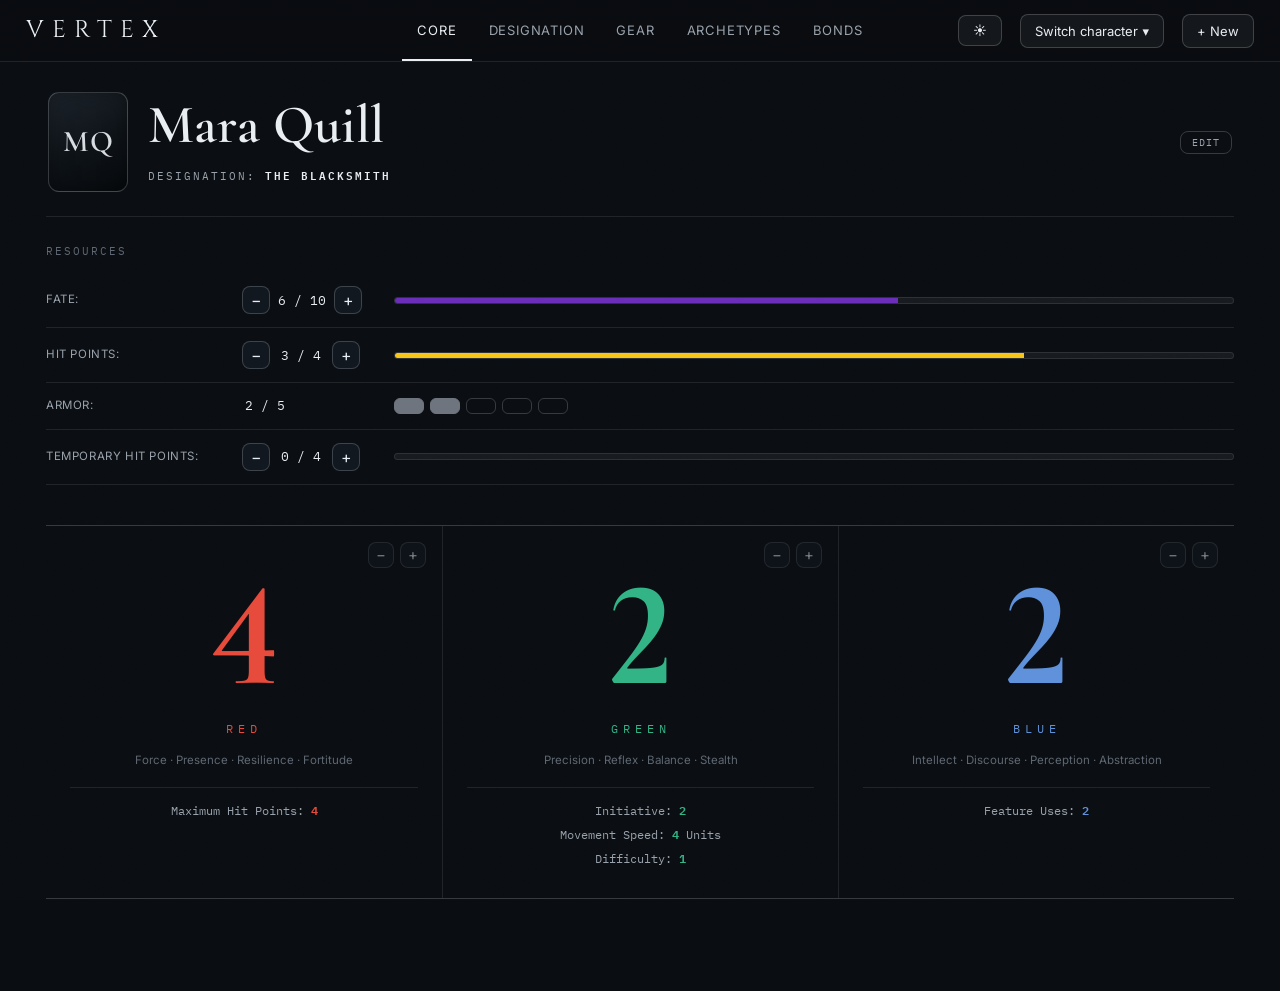
==== commit 891e5f4f: "Add light mode: 'Cool Paper' theme + title-bar toggle New opt-in light theme, chosen over the warm E" ====
--- a/index.html
+++ b/index.html
@@ -3,6 +3,8 @@
 <head>
 <meta charset="UTF-8" />
 <meta name="viewport" content="width=device-width, initial-scale=1.0" />
+<!-- Apply the saved theme before CSS loads so there's no flash (default: dark). -->
+<script>(function(){try{if(localStorage.getItem('vertex.theme')==='light')document.documentElement.setAttribute('data-theme','light');}catch(e){}})();</script>
 <title>Vertex</title>
 <meta name="description" content="Vertex — a tabletop RPG about who you are, who you are becoming, and what it costs to complete that transformation." />
 <meta name="theme-color" content="#0a0d11" />
@@ -32,13 +34,15 @@
 <link rel="preconnect" href="https://fonts.googleapis.com">
 <link rel="preconnect" href="https://fonts.gstatic.com" crossorigin>
 <link href="https://fonts.googleapis.com/css2?family=Cinzel:wght@500;600;700&family=Cormorant+Garamond:ital,wght@0,400;0,500;0,600;0,700;1,400;1,500;1,600&family=IBM+Plex+Mono:wght@400;500;600&family=Inter:wght@400;500;600;700&display=swap" rel="stylesheet">
-<link rel="stylesheet" href="styles/app.css">
+<!-- Cache-busted so a normal reload always gets the latest CSS (no hard-reload needed). -->
+<script>document.write('<link rel="stylesheet" href="styles/app.css?v=' + Date.now() + '">');</script>
+<noscript><link rel="stylesheet" href="styles/app.css"></noscript>
 </head>
 <body>
 
   <!-- ============ title bar + tabs ============ -->
   <div class="topbar">
-    <div class="brand">VERTEX</div>
+    <a class="brand" href="landing.html" title="To the Vertex landing page">VERTEX</a>
     <nav class="tabs" id="tabs">
       <button class="active" data-tab="core" onclick="Vertex.app.setTab('core',this)">Core</button>
       <button data-tab="designation" onclick="Vertex.app.setTab('designation',this)">Designation</button>
@@ -47,6 +51,7 @@
       <button data-tab="bonds" onclick="Vertex.app.setTab('bonds',this)">Bonds</button>
     </nav>
     <div class="topctrl">
+      <button class="btn theme-toggle" id="themeToggle" onclick="Vertex.app.toggleTheme()" title="Switch to light" aria-label="Toggle light or dark theme">☀</button>
       <div class="switchwrap">
         <button class="btn" onclick="Vertex.app.toggleMenu(event)">Switch character ▾</button>
         <div class="menu" id="menu"></div>
@@ -90,14 +95,23 @@
   <script src="https://apis.google.com/js/api.js" async defer></script>
   <script src="https://accounts.google.com/gsi/client" async defer></script>
 
-  <!-- ============ scripts (classic, ordered; no build step) ============ -->
-  <script src="data/seed.js"></script>
-  <script src="src/dice.js"></script>
-  <script src="src/model.js"></script>
-  <script src="src/storage.js"></script>
-  <script src="src/render.js"></script>
-  <script src="src/create.js"></script>
-  <script src="src/app.js"></script>
-  <script src="src/drive.js"></script>
+  <!-- ============ scripts (classic, ordered; no build step) ============
+       Loaded via a tiny cache-busting loader so a NORMAL reload always runs the
+       latest code. GitHub Pages otherwise lets the browser serve a stale cached
+       copy of these files, which repeatedly showed old rules after a fix was
+       already deployed. async=false preserves execution order (dice → … → drive). -->
+  <script>
+    (function () {
+      var v = Date.now();
+      ["data/seed.js", "src/dice.js", "src/model.js", "src/storage.js",
+       "src/render.js", "src/create.js", "src/app.js", "src/drive.js"]
+        .forEach(function (s) {
+          var el = document.createElement("script");
+          el.src = s + "?v=" + v;
+          el.async = false;            // keep load/exec order
+          document.head.appendChild(el);
+        });
+    })();
+  </script>
 </body>
 </html>
--- a/styles/app.css
+++ b/styles/app.css
@@ -60,6 +60,39 @@
   --r-xs:    6px;  /* micro: use-boxes, armor pips, meters, dice */
   --r-pill: 999px; /* tags / chips / meter tracks */
 }
+
+/* ============================================================
+   LIGHT THEME — "Cool Paper" (opt-in via <html data-theme="light">).
+   A token swap: cool paper-white canvas, cool near-black ink, vibrant
+   resource meters. The top bar stays a persistent DARK header in both
+   themes, with VERTEX + tabs pinned light so the wordmark reads white.
+   ============================================================ */
+:root[data-theme="light"]{
+  --ink:#f2f5f8; --ink-2:#f8fafc; --ink-3:#e7ecf1; --card:#ffffff;
+  --bone:#131a21; --dim:#566270; --faint:#8a94a0;
+  --line:rgba(19,26,33,.12); --line-2:rgba(19,26,33,.22);
+  --purple:#131a21; --purple-deep:#e7ecf1;
+  --red:#cf3f30; --green:#1f8f63; --blue:#3f6fc4;
+  --fate:#7c3aed; --gold:#e6a400; --steel:#6f757e; --temp:#12b5c9;   /* meters: vibrant on light */
+  --feat-major:#131a21; --feat-minor:#5a6472; --feat-passive:#9aa3ae;
+}
+/* empty meter track needs a dark-based tint to read on the light canvas */
+:root[data-theme="light"] .track{ background:rgba(19,26,33,.07); }
+/* top bar = dark header even in light mode → pin its text light (VERTEX shows white) */
+:root[data-theme="light"] .topbar{ border-bottom-color:rgba(233,238,243,.12); }
+:root[data-theme="light"] .brand{ color:#e9eef3; }
+:root[data-theme="light"] .tabs button{ color:#9aa3ad; }
+:root[data-theme="light"] .tabs button:hover,
+:root[data-theme="light"] .tabs button.active{ color:#e9eef3; }
+:root[data-theme="light"] .tabs button.active{ border-bottom-color:#e9eef3; }
+:root[data-theme="light"] .btn{ color:#e9eef3; background:rgba(233,238,243,.06); border-color:rgba(233,238,243,.2); }
+:root[data-theme="light"] .btn:hover{ border-color:#e9eef3; }
+/* portrait + menu avatar: light tile with dark initials in light mode */
+:root[data-theme="light"] .portrait{ background:linear-gradient(155deg,#ffffff,#eef1f4 55%,#e2e7ec); }
+:root[data-theme="light"] .portrait.hasart{ background:#dfe4ea; }
+:root[data-theme="light"] .portrait .initials{ color:rgba(19,26,33,.72); }
+:root[data-theme="light"] .av{ background:linear-gradient(155deg,#ffffff,#eef1f4 55%,#e2e7ec); color:rgba(19,26,33,.8); box-shadow:inset 0 1px 0 rgba(19,26,33,.05); }
+.theme-toggle{ font-size:15px; line-height:1; padding:8px 12px; }
 *{ box-sizing:border-box; }
 html,body{ height:100%; }
 body{
@@ -76,7 +109,8 @@
 /* ---------- title bar with tabs ---------- */
 .topbar{ position:sticky; top:0; z-index:40; display:grid; grid-template-columns:1fr auto 1fr; align-items:center; gap:26px;
   padding:0 26px; height:62px; background:rgba(10,13,17,.82); backdrop-filter:blur(12px); border-bottom:1px solid var(--line); }
-.brand{ position:relative; font-family:"Cinzel",serif; font-size:24px; letter-spacing:8px; color:var(--bone); flex:none; user-select:none; }
+.brand{ position:relative; font-family:"Cinzel",serif; font-size:24px; letter-spacing:8px; color:var(--bone); flex:none; user-select:none; text-decoration:none; cursor:pointer; transition:opacity .16s ease; }
+.brand:hover{ opacity:.72; }
 .tabs{ display:flex; gap:2px; height:100%; overflow-x:auto; justify-content:center; }
 .tabs button{ background:transparent; border:0; border-bottom:2px solid transparent; color:var(--dim);
   font-size:13px; letter-spacing:.8px; text-transform:uppercase; padding:0 15px; height:100%; white-space:nowrap; transition:color .16s ease; }
@@ -95,6 +129,8 @@
 .menu .mi .who{ flex:1; }
 .menu .mi .nm{ font-family:var(--serif); font-size:19px; line-height:1.05; }
 .menu .mi .ds{ font-family:var(--mono); font-size:10px; letter-spacing:1px; text-transform:uppercase; color:var(--dim); }
+.menu .mi .dvlink{ display:inline-block; margin-top:3px; font-family:var(--mono); font-size:9.5px; letter-spacing:.6px; color:var(--faint); text-decoration:none; }
+.menu .mi .dvlink:hover{ color:var(--bone); }
 .menu .mi .del{ opacity:0; color:var(--faint); border:0; background:transparent; font-size:15px; }
 .menu .mi:hover .del{ opacity:1; }
 .menu .mi .del:hover{ color:var(--red); }       /* status palette: red = danger */
@@ -288,7 +324,7 @@
 .castbtn.red:hover:not(:disabled){ border-color:var(--red); } .castbtn.green:hover:not(:disabled){ border-color:var(--green); } .castbtn.blue:hover:not(:disabled){ border-color:var(--blue); }
 .castbtn.red.primary{ border-color:var(--red); color:var(--red); } .castbtn.green.primary{ border-color:var(--green); color:var(--green); } .castbtn.blue.primary{ border-color:var(--blue); color:var(--blue); }
 /* Cast modal (former Cast tab, opened from a Core stat numeral) */
-.cast{ position:relative; width:min(560px,94vw); max-height:90vh; overflow:auto; }
+.cast{ position:relative; width:min(560px,94vw); }  /* size to content; hover tooltip escapes freely (no phantom scrollbar) */
 .cast .panel{ margin-bottom:0; }
 .cast-x{ position:absolute; top:16px; right:18px; z-index:2; background:transparent; border:0; color:var(--faint); font-size:16px; line-height:1; }
 .cast-x:hover{ color:var(--bone); }
@@ -299,11 +335,85 @@
 .rollgroup.dim{ opacity:.4; }
 .dice{ display:flex; gap:10px; flex-wrap:wrap; min-height:52px; align-items:center; }
 .die{ width:48px; height:48px; border-radius:var(--r-sm); display:flex; align-items:center; justify-content:center; font-family:var(--serif); font-size:26px; font-weight:600; background:var(--card); border:1px solid var(--line-2); position:relative; }
-.die.hit{ border-color:var(--green); color:var(--green); } .die.six{ border-color:var(--bone); color:var(--bone); } .die.one{ border-color:var(--red); color:var(--red); }
+.die.hit{ border-color:var(--green); color:var(--green); } .die.one{ border-color:var(--red); color:var(--red); }
+/* a 6 is a success too, but the top die (half a Windfall) — mark it with a bold green double-ring, flat (no glow) */
+.die.six{ border:2px solid var(--green); color:var(--green); font-weight:700; box-shadow:inset 0 0 0 2px var(--card), inset 0 0 0 4px var(--green); }
 .die.bonus{ opacity:.7; } .die.bonus::after{ content:"+"; position:absolute; top:2px; right:5px; font-size:11px; color:var(--faint); }
 .verdict{ margin-top:16px; font-family:var(--serif); font-size:24px; min-height:32px; }
 .verdict .win{ color:var(--bone); } .verdict .down{ color:var(--red); } .verdict .ok{ color:var(--green); } .verdict .no{ color:var(--dim); }
 .verdict small{ display:block; font-family:var(--mono); font-size:11px; color:var(--faint); margin-top:4px; }
+
+/* --- Locked Cast modal (opened from a Core numeral) --- */
+.cast .head{ justify-content:flex-start; align-items:baseline; gap:12px; padding-right:34px; }
+.cast-statname{ font-family:var(--serif); }
+.cast-statname.red{ color:var(--red); } .cast-statname.green{ color:var(--green); } .cast-statname.blue{ color:var(--blue); }
+.cast-pool{ font-family:var(--mono); font-size:12px; letter-spacing:.6px; color:var(--faint); }
+.cast-help{ position:relative; margin-left:auto; width:20px; height:20px; flex:none; border-radius:var(--r-pill);
+  border:1px solid var(--line-2); display:inline-flex; align-items:center; justify-content:center;
+  font-family:var(--mono); font-size:12px; color:var(--dim); cursor:help; }
+.cast-help:hover, .cast-help:focus{ color:var(--bone); outline:none; }
+.cast-tip{ position:absolute; top:27px; right:0; z-index:6; width:270px; padding:12px 14px; text-align:left;
+  background:var(--card); border:1px solid var(--line-2); border-radius:var(--r-sm); box-shadow:0 20px 50px -20px #000;
+  font-family:var(--mono); font-size:11.5px; line-height:1.7; letter-spacing:.2px; color:var(--dim);
+  opacity:0; visibility:hidden; transform:translateY(-4px); transition:opacity .14s ease, transform .14s ease; }
+.cast-tip b{ color:var(--bone); }
+.cast-help:hover .cast-tip, .cast-help:focus .cast-tip{ opacity:1; visibility:visible; transform:translateY(0); }
+
+.cast-body{ transition:opacity .16s ease; }
+.cast-body.dimmed{ opacity:.3; pointer-events:none; filter:saturate(.6); }
+.cast-diffrow{ display:flex; align-items:center; gap:12px; margin:6px 0 22px; }
+.cast-difflabel{ font-family:var(--mono); font-size:11px; letter-spacing:1.4px; text-transform:uppercase; color:var(--dim); }
+.cast-diff{ background:var(--card); color:var(--bone); border:1px solid var(--line-2); border-radius:var(--r-sm);
+  padding:8px 12px; font-family:var(--mono); font-size:15px; }
+.cast-diffhint{ font-family:var(--mono); font-size:11px; color:var(--faint); }
+.cast-go{ width:100%; padding:14px; border-radius:var(--r-sm); border:1px solid var(--line-2); background:var(--card);
+  color:var(--bone); font-family:var(--serif); font-size:19px; letter-spacing:.4px;
+  transition:border-color .14s ease, color .14s ease; }
+.cast-go.red:hover{ border-color:var(--red); color:var(--red); }
+.cast-go.green:hover{ border-color:var(--green); color:var(--green); }
+.cast-go.blue:hover{ border-color:var(--blue); color:var(--blue); }
+
+/* the second dialog — mode choice pops over the whole modal */
+.castpop{ position:fixed; inset:0; z-index:110; display:flex; align-items:center; justify-content:center; padding:24px;
+  background:rgba(6,9,13,.6); backdrop-filter:blur(2px); animation:fade .16s ease; }
+.castpop-card{ width:min(420px,100%); max-height:88vh; overflow:auto; background:var(--ink-2); border:1px solid var(--line-2);
+  border-radius:var(--r); padding:22px 22px 18px; box-shadow:0 30px 80px -24px #000; }
+.castpop-q{ font-family:var(--serif); font-size:22px; margin-bottom:3px; }
+.castpop-ctx{ font-family:var(--mono); font-size:11px; letter-spacing:.6px; color:var(--faint); margin-bottom:16px; }
+.castpop-btns{ display:flex; flex-direction:column; gap:9px; }
+.cast-modebtn{ display:flex; flex-direction:column; align-items:flex-start; gap:2px; text-align:left; padding:12px 15px;
+  border:1px solid var(--line-2); border-radius:var(--r-sm); background:var(--card); color:var(--bone);
+  transition:border-color .14s ease; }
+.cast-modebtn:hover{ border-color:var(--bone); }
+.cm-name{ font-family:var(--serif); font-size:17px; }
+.cm-sub{ font-family:var(--mono); font-size:10.5px; letter-spacing:.4px; color:var(--faint); }
+.castpop-cancel{ margin-top:14px; background:transparent; border:0; color:var(--faint); font-size:12px; letter-spacing:.4px; }
+.castpop-cancel:hover{ color:var(--bone); }
+
+/* colour utilities inside the Cast modal (verdict, table flag, roll cards) */
+.cast .ok{ color:var(--green); } .cast .no{ color:var(--dim); }
+.cast .win{ color:var(--bone); } .cast .down{ color:var(--red); } .cast .clean{ color:var(--faint); }
+.tableflag{ margin-top:12px; font-family:var(--serif); font-size:18px; color:var(--dim); }
+
+/* the tradeoff choice step */
+.cast-choose{ margin-top:2px; }
+.choose-q{ font-family:var(--serif); font-size:22px; margin-bottom:3px; }
+.choose-sub{ font-family:var(--mono); font-size:11px; letter-spacing:.4px; color:var(--faint); margin-bottom:16px; }
+.choose-cards{ display:grid; grid-template-columns:1fr 1fr; gap:12px; }
+.rollpick{ display:flex; flex-direction:column; gap:10px; text-align:left; padding:14px; border:1px solid var(--line-2);
+  border-radius:var(--r-sm); background:var(--card); color:var(--bone); transition:border-color .14s ease; }
+.rollpick:hover{ border-color:var(--bone); }
+.rollpick-head{ font-family:var(--mono); font-size:10.5px; letter-spacing:1px; text-transform:uppercase; color:var(--faint); }
+.rollpick .dice{ min-height:0; gap:8px; }
+.rollpick-v{ font-family:var(--serif); font-size:17px; }
+.rollpick-meta{ font-family:var(--mono); font-size:11px; color:var(--faint); margin-left:8px; }
+@media (max-width:480px){ .choose-cards{ grid-template-columns:1fr; } }
+
+.cast-result{ margin-top:2px; }
+.cast-again{ margin-top:20px; width:100%; padding:11px; border-radius:var(--r-sm); border:1px solid var(--line-2);
+  background:transparent; color:var(--dim); font-family:var(--mono); font-size:12px; letter-spacing:.6px;
+  text-transform:uppercase; transition:color .14s ease, border-color .14s ease; }
+.cast-again:hover{ color:var(--bone); }
 
 .badge-mock{ position:fixed; bottom:14px; right:16px; font-family:var(--mono); font-size:10.5px; letter-spacing:1px; text-transform:uppercase; color:var(--faint); background:rgba(10,13,17,.85); border:1px solid var(--line); padding:6px 12px; border-radius:var(--r-pill); z-index:50; }
 .toast{ position:fixed; bottom:16px; left:50%; transform:translateX(-50%) translateY(20px); background:var(--ink-2); border:1px solid var(--line-2); color:var(--bone);
--- a/styles/app.css
+++ b/styles/app.css
@@ -60,6 +60,39 @@
   --r-xs:    6px;  /* micro: use-boxes, armor pips, meters, dice */
   --r-pill: 999px; /* tags / chips / meter tracks */
 }
+
+/* ============================================================
+   LIGHT THEME — "Cool Paper" (opt-in via <html data-theme="light">).
+   A token swap: cool paper-white canvas, cool near-black ink, vibrant
+   resource meters. The top bar stays a persistent DARK header in both
+   themes, with VERTEX + tabs pinned light so the wordmark reads white.
+   ============================================================ */
+:root[data-theme="light"]{
+  --ink:#f2f5f8; --ink-2:#f8fafc; --ink-3:#e7ecf1; --card:#ffffff;
+  --bone:#131a21; --dim:#566270; --faint:#8a94a0;
+  --line:rgba(19,26,33,.12); --line-2:rgba(19,26,33,.22);
+  --purple:#131a21; --purple-deep:#e7ecf1;
+  --red:#cf3f30; --green:#1f8f63; --blue:#3f6fc4;
+  --fate:#7c3aed; --gold:#e6a400; --steel:#6f757e; --temp:#12b5c9;   /* meters: vibrant on light */
+  --feat-major:#131a21; --feat-minor:#5a6472; --feat-passive:#9aa3ae;
+}
+/* empty meter track needs a dark-based tint to read on the light canvas */
+:root[data-theme="light"] .track{ background:rgba(19,26,33,.07); }
+/* top bar = dark header even in light mode → pin its text light (VERTEX shows white) */
+:root[data-theme="light"] .topbar{ border-bottom-color:rgba(233,238,243,.12); }
+:root[data-theme="light"] .brand{ color:#e9eef3; }
+:root[data-theme="light"] .tabs button{ color:#9aa3ad; }
+:root[data-theme="light"] .tabs button:hover,
+:root[data-theme="light"] .tabs button.active{ color:#e9eef3; }
+:root[data-theme="light"] .tabs button.active{ border-bottom-color:#e9eef3; }
+:root[data-theme="light"] .btn{ color:#e9eef3; background:rgba(233,238,243,.06); border-color:rgba(233,238,243,.2); }
+:root[data-theme="light"] .btn:hover{ border-color:#e9eef3; }
+/* portrait + menu avatar: light tile with dark initials in light mode */
+:root[data-theme="light"] .portrait{ background:linear-gradient(155deg,#ffffff,#eef1f4 55%,#e2e7ec); }
+:root[data-theme="light"] .portrait.hasart{ background:#dfe4ea; }
+:root[data-theme="light"] .portrait .initials{ color:rgba(19,26,33,.72); }
+:root[data-theme="light"] .av{ background:linear-gradient(155deg,#ffffff,#eef1f4 55%,#e2e7ec); color:rgba(19,26,33,.8); box-shadow:inset 0 1px 0 rgba(19,26,33,.05); }
+.theme-toggle{ font-size:15px; line-height:1; padding:8px 12px; }
 *{ box-sizing:border-box; }
 html,body{ height:100%; }
 body{
@@ -76,7 +109,8 @@
 /* ---------- title bar with tabs ---------- */
 .topbar{ position:sticky; top:0; z-index:40; display:grid; grid-template-columns:1fr auto 1fr; align-items:center; gap:26px;
   padding:0 26px; height:62px; background:rgba(10,13,17,.82); backdrop-filter:blur(12px); border-bottom:1px solid var(--line); }
-.brand{ position:relative; font-family:"Cinzel",serif; font-size:24px; letter-spacing:8px; color:var(--bone); flex:none; user-select:none; }
+.brand{ position:relative; font-family:"Cinzel",serif; font-size:24px; letter-spacing:8px; color:var(--bone); flex:none; user-select:none; text-decoration:none; cursor:pointer; transition:opacity .16s ease; }
+.brand:hover{ opacity:.72; }
 .tabs{ display:flex; gap:2px; height:100%; overflow-x:auto; justify-content:center; }
 .tabs button{ background:transparent; border:0; border-bottom:2px solid transparent; color:var(--dim);
   font-size:13px; letter-spacing:.8px; text-transform:uppercase; padding:0 15px; height:100%; white-space:nowrap; transition:color .16s ease; }
@@ -95,6 +129,8 @@
 .menu .mi .who{ flex:1; }
 .menu .mi .nm{ font-family:var(--serif); font-size:19px; line-height:1.05; }
 .menu .mi .ds{ font-family:var(--mono); font-size:10px; letter-spacing:1px; text-transform:uppercase; color:var(--dim); }
+.menu .mi .dvlink{ display:inline-block; margin-top:3px; font-family:var(--mono); font-size:9.5px; letter-spacing:.6px; color:var(--faint); text-decoration:none; }
+.menu .mi .dvlink:hover{ color:var(--bone); }
 .menu .mi .del{ opacity:0; color:var(--faint); border:0; background:transparent; font-size:15px; }
 .menu .mi:hover .del{ opacity:1; }
 .menu .mi .del:hover{ color:var(--red); }       /* status palette: red = danger */
@@ -288,7 +324,7 @@
 .castbtn.red:hover:not(:disabled){ border-color:var(--red); } .castbtn.green:hover:not(:disabled){ border-color:var(--green); } .castbtn.blue:hover:not(:disabled){ border-color:var(--blue); }
 .castbtn.red.primary{ border-color:var(--red); color:var(--red); } .castbtn.green.primary{ border-color:var(--green); color:var(--green); } .castbtn.blue.primary{ border-color:var(--blue); color:var(--blue); }
 /* Cast modal (former Cast tab, opened from a Core stat numeral) */
-.cast{ position:relative; width:min(560px,94vw); max-height:90vh; overflow:auto; }
+.cast{ position:relative; width:min(560px,94vw); }  /* size to content; hover tooltip escapes freely (no phantom scrollbar) */
 .cast .panel{ margin-bottom:0; }
 .cast-x{ position:absolute; top:16px; right:18px; z-index:2; background:transparent; border:0; color:var(--faint); font-size:16px; line-height:1; }
 .cast-x:hover{ color:var(--bone); }
@@ -299,11 +335,85 @@
 .rollgroup.dim{ opacity:.4; }
 .dice{ display:flex; gap:10px; flex-wrap:wrap; min-height:52px; align-items:center; }
 .die{ width:48px; height:48px; border-radius:var(--r-sm); display:flex; align-items:center; justify-content:center; font-family:var(--serif); font-size:26px; font-weight:600; background:var(--card); border:1px solid var(--line-2); position:relative; }
-.die.hit{ border-color:var(--green); color:var(--green); } .die.six{ border-color:var(--bone); color:var(--bone); } .die.one{ border-color:var(--red); color:var(--red); }
+.die.hit{ border-color:var(--green); color:var(--green); } .die.one{ border-color:var(--red); color:var(--red); }
+/* a 6 is a success too, but the top die (half a Windfall) — mark it with a bold green double-ring, flat (no glow) */
+.die.six{ border:2px solid var(--green); color:var(--green); font-weight:700; box-shadow:inset 0 0 0 2px var(--card), inset 0 0 0 4px var(--green); }
 .die.bonus{ opacity:.7; } .die.bonus::after{ content:"+"; position:absolute; top:2px; right:5px; font-size:11px; color:var(--faint); }
 .verdict{ margin-top:16px; font-family:var(--serif); font-size:24px; min-height:32px; }
 .verdict .win{ color:var(--bone); } .verdict .down{ color:var(--red); } .verdict .ok{ color:var(--green); } .verdict .no{ color:var(--dim); }
 .verdict small{ display:block; font-family:var(--mono); font-size:11px; color:var(--faint); margin-top:4px; }
+
+/* --- Locked Cast modal (opened from a Core numeral) --- */
+.cast .head{ justify-content:flex-start; align-items:baseline; gap:12px; padding-right:34px; }
+.cast-statname{ font-family:var(--serif); }
+.cast-statname.red{ color:var(--red); } .cast-statname.green{ color:var(--green); } .cast-statname.blue{ color:var(--blue); }
+.cast-pool{ font-family:var(--mono); font-size:12px; letter-spacing:.6px; color:var(--faint); }
+.cast-help{ position:relative; margin-left:auto; width:20px; height:20px; flex:none; border-radius:var(--r-pill);
+  border:1px solid var(--line-2); display:inline-flex; align-items:center; justify-content:center;
+  font-family:var(--mono); font-size:12px; color:var(--dim); cursor:help; }
+.cast-help:hover, .cast-help:focus{ color:var(--bone); outline:none; }
+.cast-tip{ position:absolute; top:27px; right:0; z-index:6; width:270px; padding:12px 14px; text-align:left;
+  background:var(--card); border:1px solid var(--line-2); border-radius:var(--r-sm); box-shadow:0 20px 50px -20px #000;
+  font-family:var(--mono); font-size:11.5px; line-height:1.7; letter-spacing:.2px; color:var(--dim);
+  opacity:0; visibility:hidden; transform:translateY(-4px); transition:opacity .14s ease, transform .14s ease; }
+.cast-tip b{ color:var(--bone); }
+.cast-help:hover .cast-tip, .cast-help:focus .cast-tip{ opacity:1; visibility:visible; transform:translateY(0); }
+
+.cast-body{ transition:opacity .16s ease; }
+.cast-body.dimmed{ opacity:.3; pointer-events:none; filter:saturate(.6); }
+.cast-diffrow{ display:flex; align-items:center; gap:12px; margin:6px 0 22px; }
+.cast-difflabel{ font-family:var(--mono); font-size:11px; letter-spacing:1.4px; text-transform:uppercase; color:var(--dim); }
+.cast-diff{ background:var(--card); color:var(--bone); border:1px solid var(--line-2); border-radius:var(--r-sm);
+  padding:8px 12px; font-family:var(--mono); font-size:15px; }
+.cast-diffhint{ font-family:var(--mono); font-size:11px; color:var(--faint); }
+.cast-go{ width:100%; padding:14px; border-radius:var(--r-sm); border:1px solid var(--line-2); background:var(--card);
+  color:var(--bone); font-family:var(--serif); font-size:19px; letter-spacing:.4px;
+  transition:border-color .14s ease, color .14s ease; }
+.cast-go.red:hover{ border-color:var(--red); color:var(--red); }
+.cast-go.green:hover{ border-color:var(--green); color:var(--green); }
+.cast-go.blue:hover{ border-color:var(--blue); color:var(--blue); }
+
+/* the second dialog — mode choice pops over the whole modal */
+.castpop{ position:fixed; inset:0; z-index:110; display:flex; align-items:center; justify-content:center; padding:24px;
+  background:rgba(6,9,13,.6); backdrop-filter:blur(2px); animation:fade .16s ease; }
+.castpop-card{ width:min(420px,100%); max-height:88vh; overflow:auto; background:var(--ink-2); border:1px solid var(--line-2);
+  border-radius:var(--r); padding:22px 22px 18px; box-shadow:0 30px 80px -24px #000; }
+.castpop-q{ font-family:var(--serif); font-size:22px; margin-bottom:3px; }
+.castpop-ctx{ font-family:var(--mono); font-size:11px; letter-spacing:.6px; color:var(--faint); margin-bottom:16px; }
+.castpop-btns{ display:flex; flex-direction:column; gap:9px; }
+.cast-modebtn{ display:flex; flex-direction:column; align-items:flex-start; gap:2px; text-align:left; padding:12px 15px;
+  border:1px solid var(--line-2); border-radius:var(--r-sm); background:var(--card); color:var(--bone);
+  transition:border-color .14s ease; }
+.cast-modebtn:hover{ border-color:var(--bone); }
+.cm-name{ font-family:var(--serif); font-size:17px; }
+.cm-sub{ font-family:var(--mono); font-size:10.5px; letter-spacing:.4px; color:var(--faint); }
+.castpop-cancel{ margin-top:14px; background:transparent; border:0; color:var(--faint); font-size:12px; letter-spacing:.4px; }
+.castpop-cancel:hover{ color:var(--bone); }
+
+/* colour utilities inside the Cast modal (verdict, table flag, roll cards) */
+.cast .ok{ color:var(--green); } .cast .no{ color:var(--dim); }
+.cast .win{ color:var(--bone); } .cast .down{ color:var(--red); } .cast .clean{ color:var(--faint); }
+.tableflag{ margin-top:12px; font-family:var(--serif); font-size:18px; color:var(--dim); }
+
+/* the tradeoff choice step */
+.cast-choose{ margin-top:2px; }
+.choose-q{ font-family:var(--serif); font-size:22px; margin-bottom:3px; }
+.choose-sub{ font-family:var(--mono); font-size:11px; letter-spacing:.4px; color:var(--faint); margin-bottom:16px; }
+.choose-cards{ display:grid; grid-template-columns:1fr 1fr; gap:12px; }
+.rollpick{ display:flex; flex-direction:column; gap:10px; text-align:left; padding:14px; border:1px solid var(--line-2);
+  border-radius:var(--r-sm); background:var(--card); color:var(--bone); transition:border-color .14s ease; }
+.rollpick:hover{ border-color:var(--bone); }
+.rollpick-head{ font-family:var(--mono); font-size:10.5px; letter-spacing:1px; text-transform:uppercase; color:var(--faint); }
+.rollpick .dice{ min-height:0; gap:8px; }
+.rollpick-v{ font-family:var(--serif); font-size:17px; }
+.rollpick-meta{ font-family:var(--mono); font-size:11px; color:var(--faint); margin-left:8px; }
+@media (max-width:480px){ .choose-cards{ grid-template-columns:1fr; } }
+
+.cast-result{ margin-top:2px; }
+.cast-again{ margin-top:20px; width:100%; padding:11px; border-radius:var(--r-sm); border:1px solid var(--line-2);
+  background:transparent; color:var(--dim); font-family:var(--mono); font-size:12px; letter-spacing:.6px;
+  text-transform:uppercase; transition:color .14s ease, border-color .14s ease; }
+.cast-again:hover{ color:var(--bone); }
 
 .badge-mock{ position:fixed; bottom:14px; right:16px; font-family:var(--mono); font-size:10.5px; letter-spacing:1px; text-transform:uppercase; color:var(--faint); background:rgba(10,13,17,.85); border:1px solid var(--line); padding:6px 12px; border-radius:var(--r-pill); z-index:50; }
 .toast{ position:fixed; bottom:16px; left:50%; transform:translateX(-50%) translateY(20px); background:var(--ink-2); border:1px solid var(--line-2); color:var(--bone);
